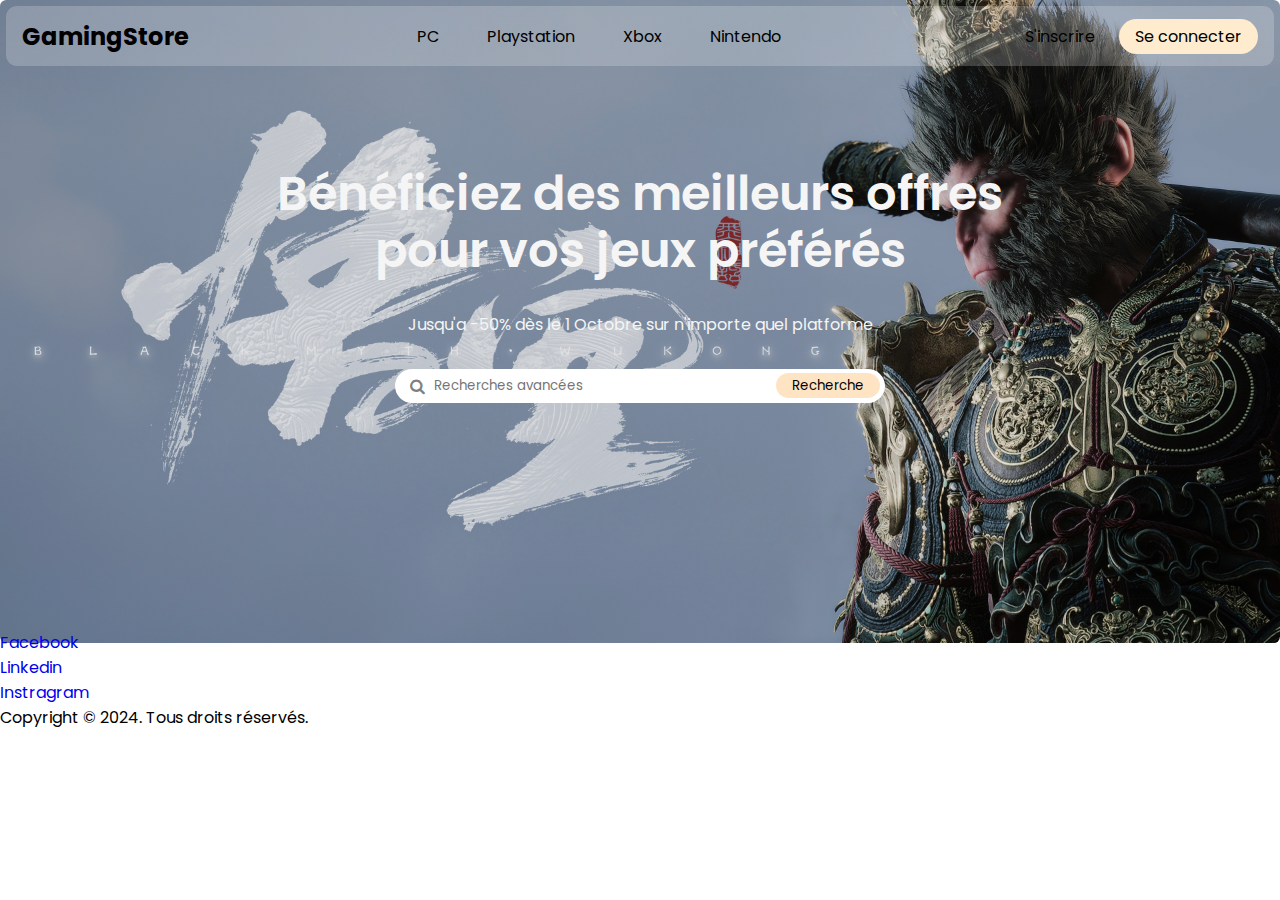
==== index.html @ 2775583c "first commit" ====
<!DOCTYPE html>
<html lang="fr">
<head>
    <meta charset="UTF-8">
    <meta name="viewport" content="width=device-width, initial-scale=1.0">
    <link rel="stylesheet" href="https://cdnjs.cloudflare.com/ajax/libs/font-awesome/4.7.0/css/font-awesome.min.css">
    <link rel="stylesheet" href="./css/styles.css">
    <title>GamingStore</title>
</head>
<body>

    <!--L'entête de la page-->

    <header class="header" id="header">
        <section class="home">
            <div class="home-box">
                <nav>
                    <div class="logo nav">
                        <h2>GamingStore</h2>
                    </div>
                    <div class="menu">
                        <ul>
                            <li><a href="./cours/PC.html" target="_blank" title="PC">PC</a></li>
                            <li><a href="./cours/Playstation.html" target="_blank" title="Playstation">Playstation</a></li>
                            <li><a href="./cours/Xbox.html" target="_blank" title="Xbox">Xbox</a></li>
                            <li><a href="./cours/Nintendo.html" target="_blank" title="Nintendo">Nintendo</a></li>
                        </ul>
                    </div>
                    <div class="signup-login">
                        <a href="./formulaire/formulaire d'insciption.html">S'inscrire</a>
                        <a href="./formulaire/formulaire connexion.html">Se connecter</a>
                    </div>
                </nav>

                <div class="content">
                    <h2>Bénéficiez des meilleurs offres pour vos jeux préférés</h2>
                    <p>Jusqu'a -50% dès le 1 Octobre sur n'importe quel platforme </p>

                    
                    <div class="search">
                        <i class="fa fa-search"></i>
                        <input type="text" placeholder="Recherches avancées">
                        <button>Recherche</button>
                    </div>
                </div>
            </div>
        </section>
    </header>

    <!--Contenue de la page-->
    <main class="main" id="main">
        <section class="product-trending">
            
        </section>
    </main>

    <!--Aside-->
    <aside> 
    </aside>

    <!--Pied de page-->
    <footer>
        <li><a href="https://www.facebook.com" target="_blank" title="Facebook">Facebook</a></li>
        <li><a href="https://www.linkedin.com" target="_blank" title="Linkedin">Linkedin</a></li>
        <li><a href="https://www.instagram.com" target="_blank" title="Instragram">Instragram</a></li>
        <p>Copyright © 2024. Tous droits réservés.</p>
    </footer>
</body>
</html>
---- css/styles.css ----
@import url('https://fonts.googleapis.com/css2?family=Poppins:wght@300;500&family=Roboto:ital,wght@0,100;0,300;0,400;0,500;0,700;0,900;1,100;1,300;1,400;1,500;1,700;1,900&display=swap');
/*Réecriture des styles par défauts du navigateur*/

* {
    margin: 0;
    padding: 0;
    font-family: 'Poppins', sans-serif;
    transition: all .3s ease;
    text-decoration: none;
}

/*Contenue Header navigation début*/

section.home {
    width: 100%;
    height: 70vh;
}

.home .home-box{
        height: 100%;
        background: linear-gradient(rgba(0, 0, 0, .1), rgba(0, 0, 0, .1)), url("../img/Black.png");
        background-repeat: no-repeat;
        background-size: cover;
        background-position: center;
        padding: .4rem;
        border-radius: .4rem;
}

.home .home-box nav {
    height: 60px;
    background: linear-gradient(rgb(255, 255, 255, .2), rgb(255, 255, 255, .2));
    border-radius: .7rem;
    display: flex;
    justify-content: space-between;
    align-items: center;
    padding: 0 1rem;
    z-index: 10;
    position: relative;
}

.home .home-box nav .menu ul {
    display: flex;
    gap: 3rem;
    list-style: none;
}

.home .home-box nav .menu ul li a {
    color: black;
    text-decoration: none;
}

.home .home-box nav .signup-login {
        display: flex;
        align-items: center;
        gap: .5rem;
}

.home .home-box nav .signup-login a {
    color: black;
    padding: .3rem 1rem;
    border-radius: 2rem;
    text-decoration: none;
}

.home .home-box nav .signup-login a:last-child {
    background: blanchedalmond;
    padding: .3rem 1rem;
}

.home .home-box nav .signup-login a:last-child:hover {
    color: white;
    background: burlywood;
}

.home .home-box .content {
    width: 100%;
    height: calc(100% - 65px);
    display: flex;
    justify-content: center;
    align-items: center;
    flex-direction: column;
    transform: translate(0, -65px);
}

.home .home-box .content h2 {
    font-size: 3rem;
    max-width: 50rem;
    color: whitesmoke;
    text-align: center;
    font-weight: 600;
    line-height: 1.2;
    margin-bottom: 2rem;
}

.home .home-box .content p {
    color: whitesmoke;
    font-weight: 400;
    max-width: 40rem;
    text-align: center;
    margin-bottom: 2rem;
}

.home .home-box .search {
    width: 100%;
    max-width: 30rem;
    height: 25px;
    background: white;
    border-radius: 3rem;
    display: flex;
    align-items: center;
    padding: .3rem;
}

.home .home-box .search i {
    color: rgba(0, 0, 0, .5);
    margin: 0 .6rem;
}

.home .home-box .search input {
    width: 100%;
    height: 100%;
    background: transparent;
    border: none;
    outline: none;
    font-weight: 400;
}

.home .home-box .search button {
    height: 100%;
    padding: 0 1rem;
    border-radius: inherit;
    background: bisque;
    border: none;
    outline: none;
    font-weight: 400;
    cursor: pointer;
}

.home .home-box .search button:hover {
    color: white;
    background: burlywood;
}

/*Contenue Header navigation fin*/

/*Contenue main liste des jeux début*/

.product-trending {
    width: 100%;
    max-width: 1200px;
    display: flex;
    flex-direction: column;
    align-self: center;
    z-index: 1;
}

.headline {
    width: 100%;
    max-width: 1200px;
    margin-top: 2.5rem;
    margin-bottom: 2rem;
    display: flex;
    justify-content: space-between;
    align-self: center;
    align-items: center;
}

.headline h2 {
    color: black;
    padding: 2rem 0 0 2rem ;
}

.listing-items {
    display: flex;
    flex-wrap: wrap;
    justify-content: center;
    margin: 15px;
    position: relative;
}

.listing-items .items {
    display: flex;
    flex-direction: column;
    margin: 15px;
    min-width: 0;
    position: relative;
    z-index: 1;
}

.listing-items .items .cover {
    display: flex;
    padding-top: 50%;
    position: relative;
    transform: .3s;
}

.listing-items .items .cover .picture img {
    height: 100%;
    position: absolute;
    width: 100%;
}
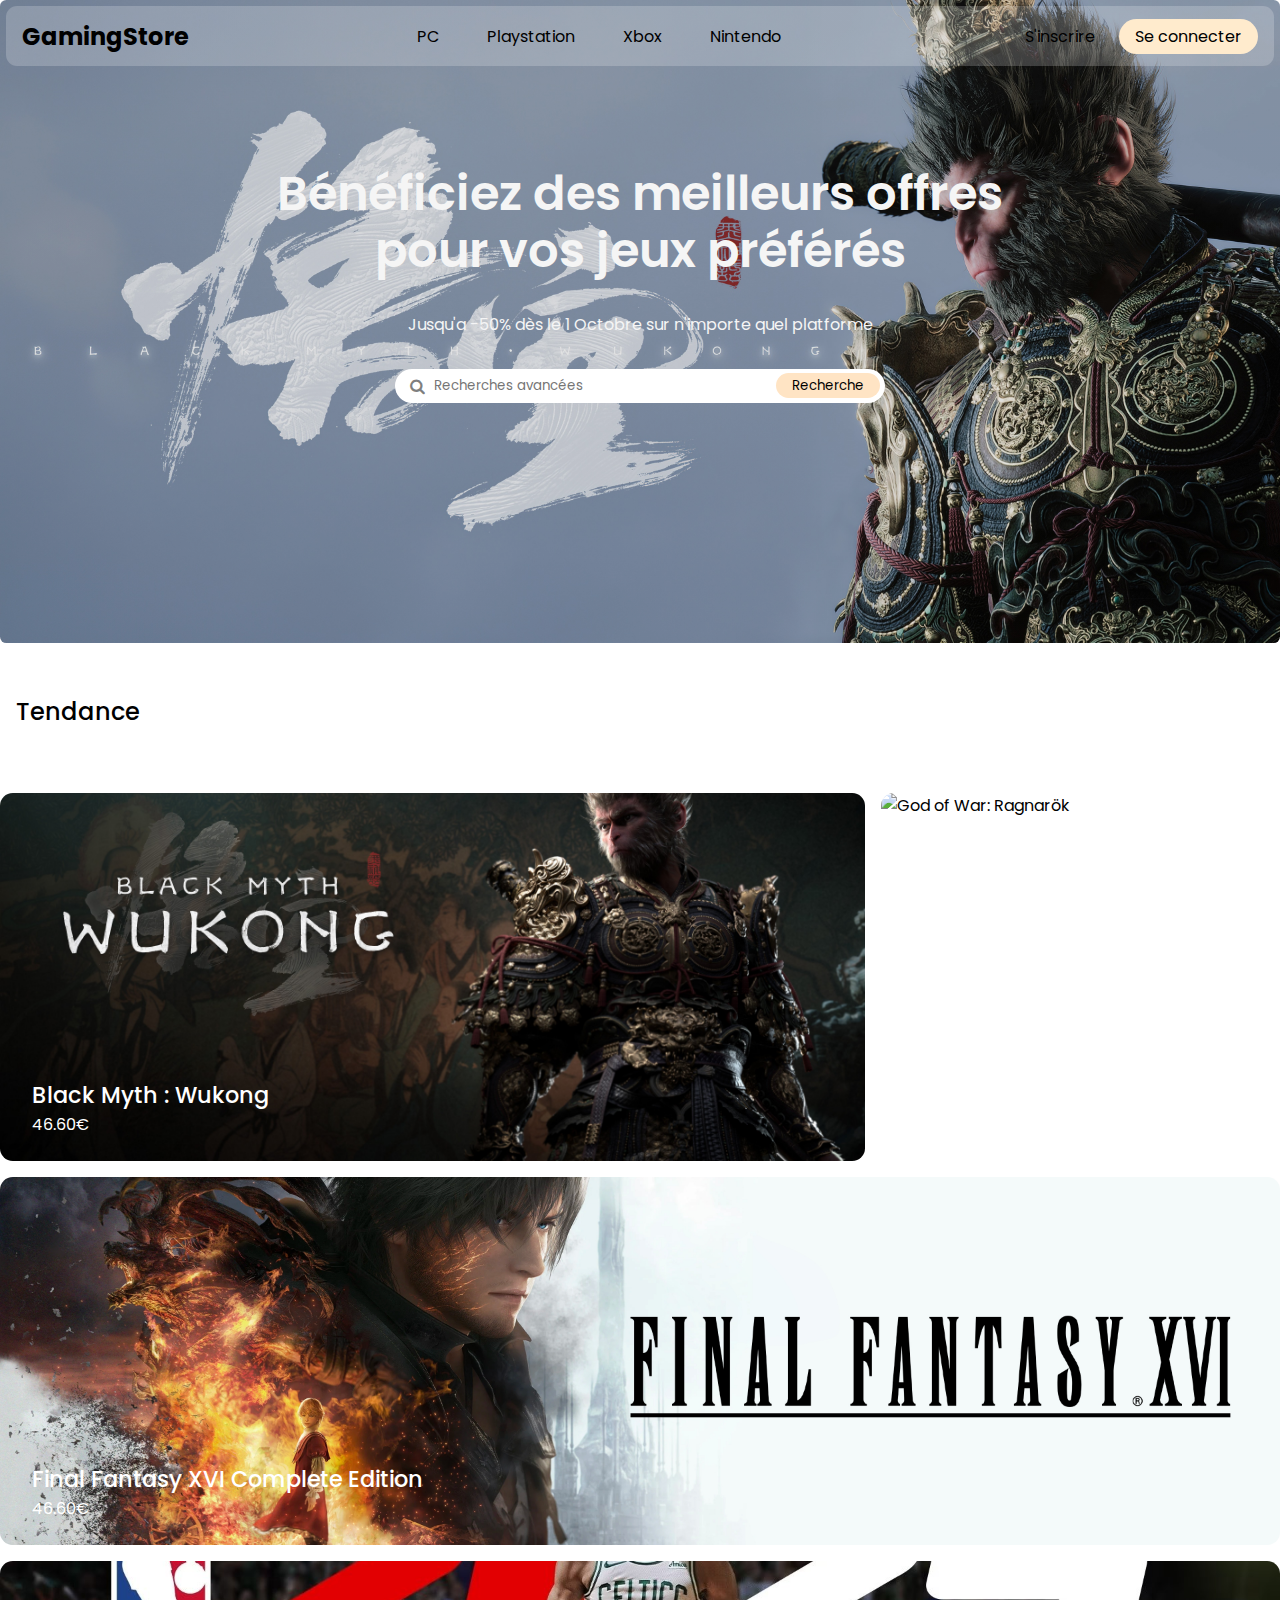
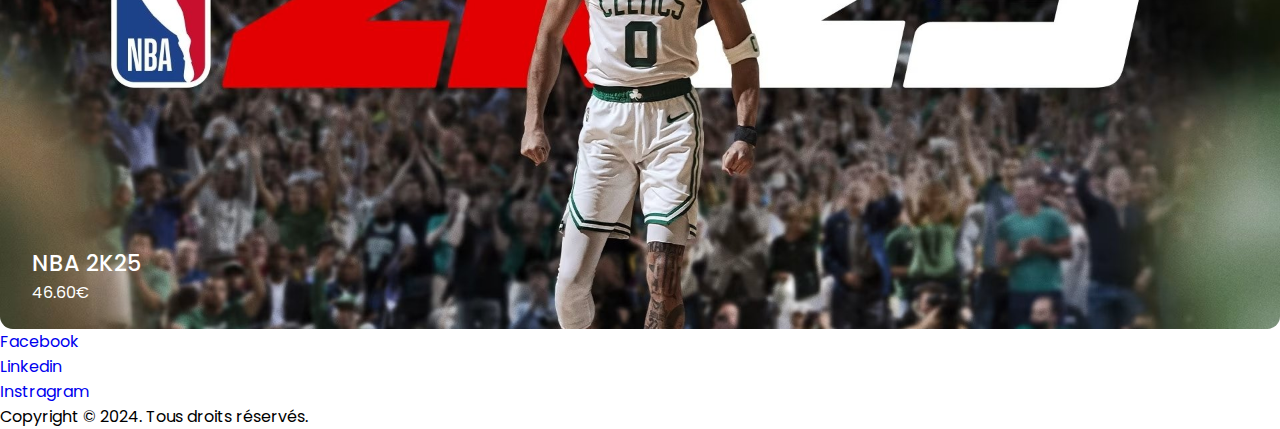
==== commit 0b459a04: "second init" ====
--- a/index.html
+++ b/index.html
@@ -50,7 +50,40 @@
     <!--Contenue de la page-->
     <main class="main" id="main">
         <section class="product-trending">
-            
+            <div class="trending">
+                <a href="./cours/Trending.html"><h2>Tendance</h2></a>
+            </div>
+            <div class="gallery">
+                    <div class="box">
+                        <img src="./img/Myth.jpeg" alt="Black Myth : Wukong">
+                        <div class="content">
+                            <h2>Black Myth : Wukong</h2>
+                            <p>46.60€</p>
+                        </div>
+                    </div>
+                    <div class="box">
+                        <img src="./img/GOW" alt="God of War: Ragnarök">
+                        <div class="content">
+                            <h2>God of War: Ragnarök</h2>
+                            <p>46.60€</p>
+                        </div>
+                    </div>
+                    <div class="box">
+                        <img src="./img/FF" alt="Final Fantasy XVI Complete Edition">
+                        <div class="content">
+                            <h2>Final Fantasy XVI Complete Edition</h2>
+                            <p>46.60€</p>
+                        </div>
+                    </div>
+                    <div class="box">  
+                        <img src="./img/NBA 2K25" alt="NBA 2K25">
+                        <div class="content">
+                            <h2>NBA 2K25</h2>
+                            <p>46.60€</p>
+                        </div>
+                    </div>
+                </div>
+            </div>
         </section>
     </main>
 
--- a/css/styles.css
+++ b/css/styles.css
@@ -145,68 +145,66 @@
 
 /*Contenue main liste des jeux début*/
 
-.product-trending {
-    width: 100%;
-    max-width: 1200px;
-    display: flex;
-    flex-direction: column;
-    align-self: center;
-    z-index: 1;
-}
-
-.headline {
-    width: 100%;
-    max-width: 1200px;
-    margin-top: 2.5rem;
-    margin-bottom: 2rem;
-    display: flex;
-    justify-content: space-between;
-    align-self: center;
-    align-items: center;
-}
-
-.headline h2 {
+.trending {
+    margin-top: 4rem;
+    width: 100%;
+    display: flex;
+    flex-wrap: wrap;
+    gap: 1rem;
+   }
+
+  .trending h2 {
     color: black;
-    padding: 2rem 0 0 2rem ;
-}
-
-.listing-items {
-    display: flex;
-    flex-wrap: wrap;
-    justify-content: center;
-    margin: 15px;
-    position: relative;
-}
-
-.listing-items .items {
-    display: flex;
-    flex-direction: column;
-    margin: 15px;
-    min-width: 0;
-    position: relative;
-    z-index: 1;
-}
-
-.listing-items .items .cover {
-    display: flex;
-    padding-top: 50%;
-    position: relative;
-    transform: .3s;
-}
-
-.listing-items .items .cover .picture img {
-    height: 100%;
-    position: absolute;
-    width: 100%;
-}
-
-
-
-
-
-
-
-
-
-
-
+    padding: 0 1rem;
+    font-weight: 500;
+   }
+
+   .gallery {
+        margin-top: 4rem;
+        width: 100%;
+        display: flex;
+        justify-content: space-between;
+        flex-wrap: wrap;
+        gap: 1rem;
+   }
+
+   .gallery .box {
+       height: 23rem;
+       flex-grow: 1;
+       overflow: hidden;
+       border-radius: .8rem;
+       position: relative;
+   }
+
+   .gallery .box img {
+       width: 100%;
+       height: 100%;
+       object-fit: cover;
+       object-position: center;
+   }
+
+   .gallery .box .content {
+        color: white;
+        position: absolute;
+        bottom: 0;
+        padding: 1.5rem 2rem;
+        left: 0;
+        z-index: 1;
+   }
+
+   .gallery .box .content h2 {
+       font-size: 1.4rem;
+       color: white;
+       font-weight: 500;
+   }
+
+
+
+
+
+
+
+
+
+
+
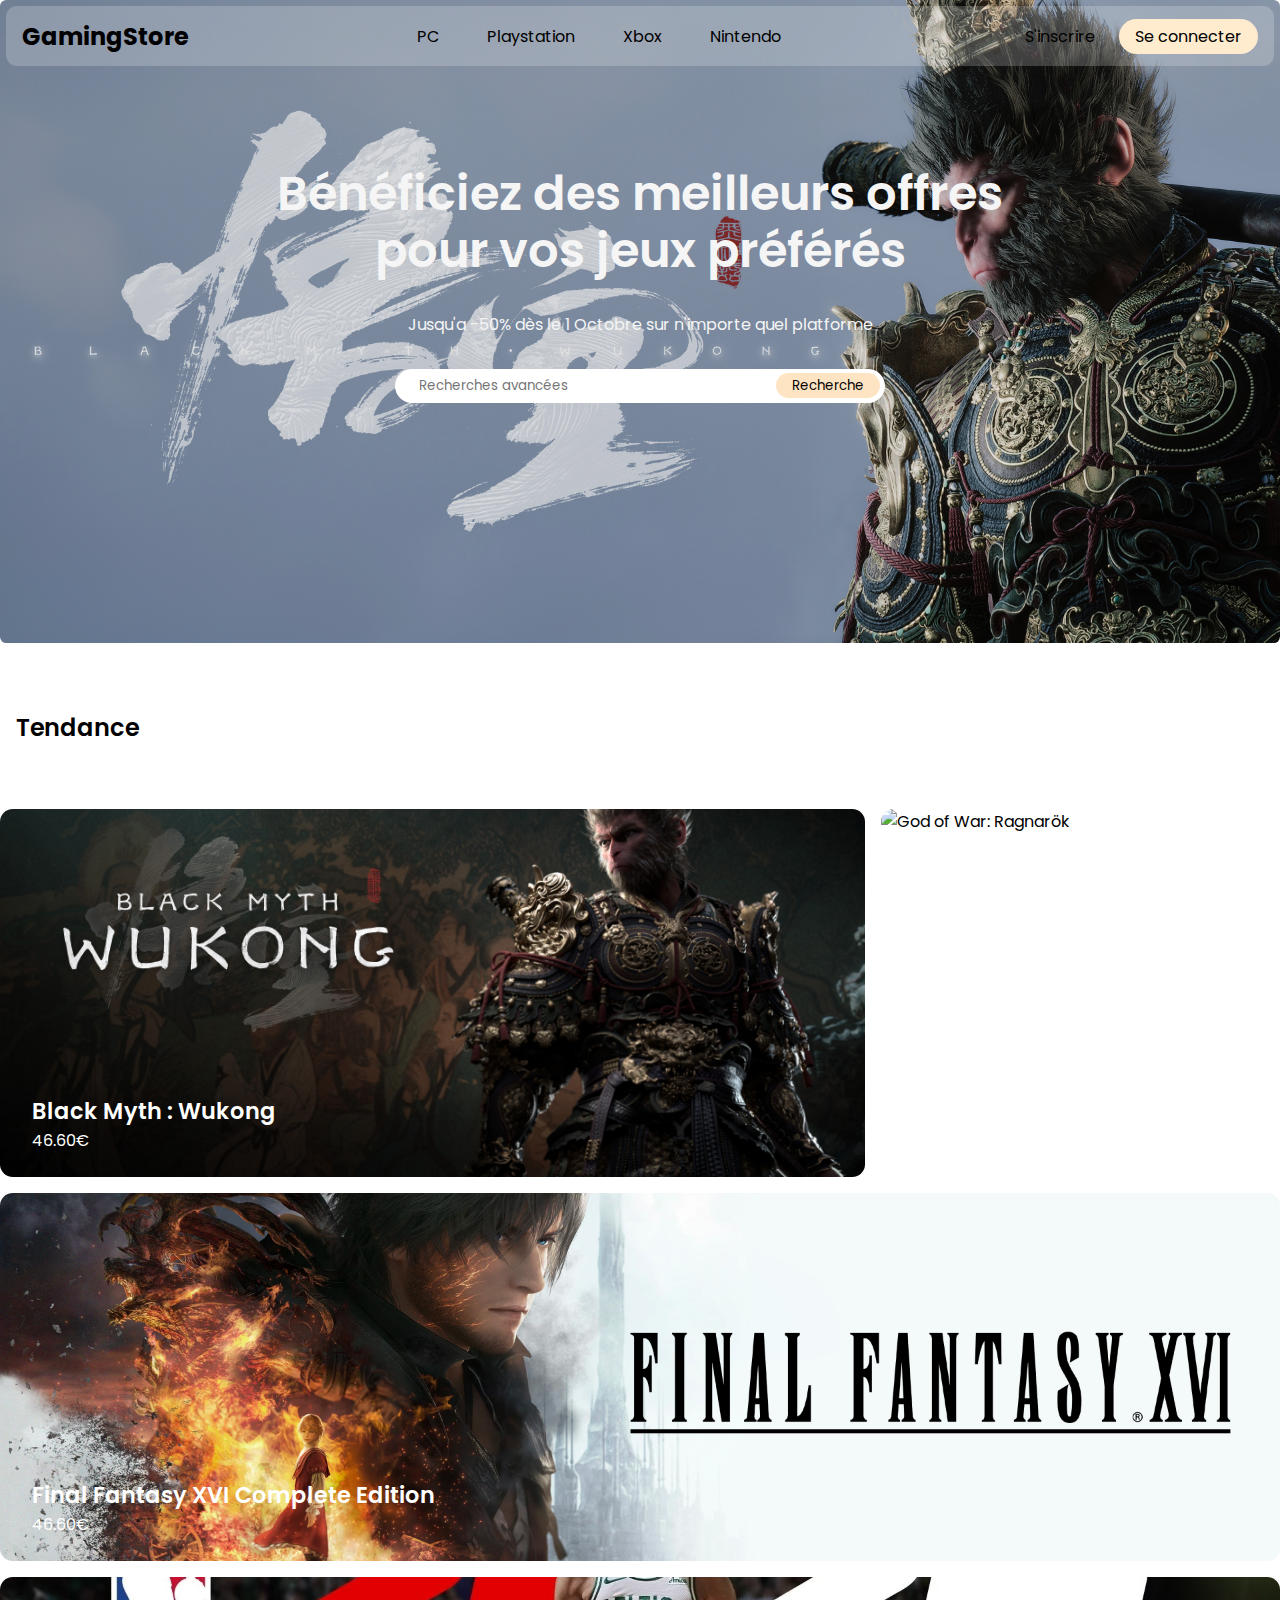
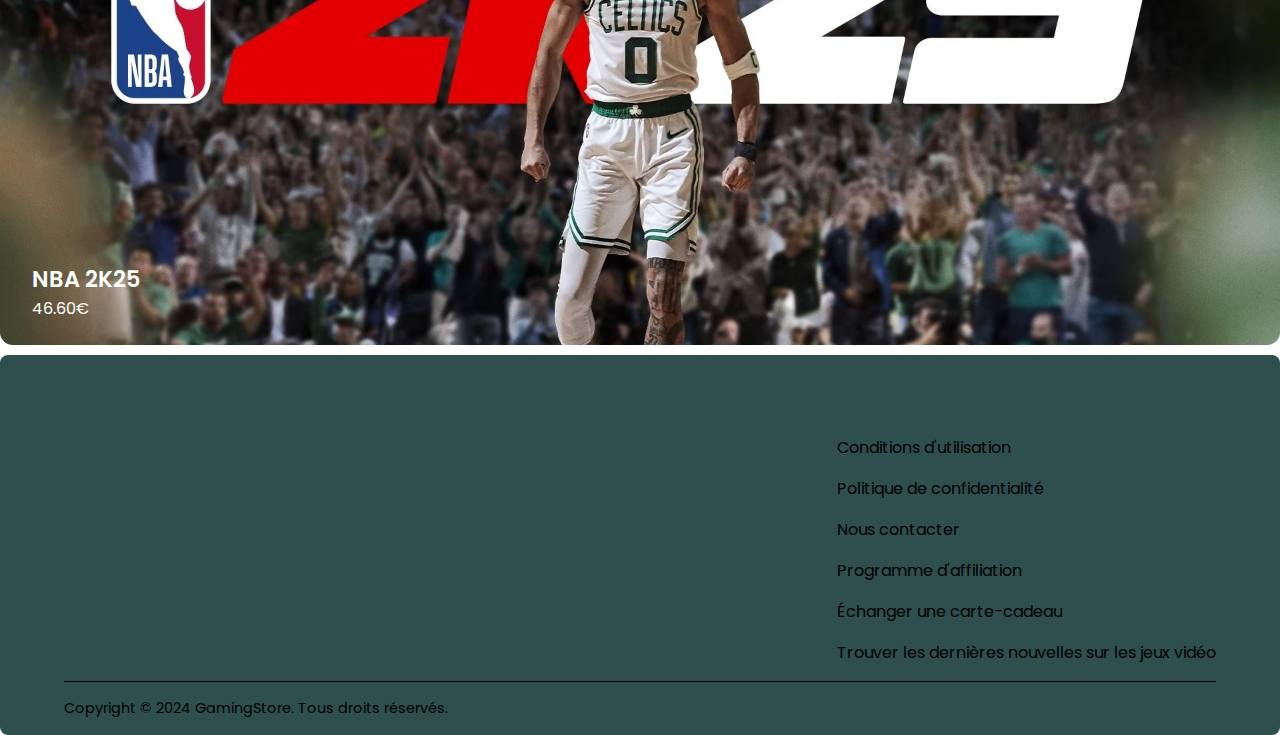
==== commit 8ccfb7b2: "Three init" ====
--- a/index.html
+++ b/index.html
@@ -3,7 +3,7 @@
 <head>
     <meta charset="UTF-8">
     <meta name="viewport" content="width=device-width, initial-scale=1.0">
-    <link rel="stylesheet" href="https://cdnjs.cloudflare.com/ajax/libs/font-awesome/4.7.0/css/font-awesome.min.css">
+    <link rel="stylesheet" href="https://cdnjs.cloudflare.com/ajax/libs/font-awesome/6.6.0/css/all.min.css"integrity="sha512-Kc323vGBEqzTmouAECnVceyQqyqdsSiqLQISBL29aUW4U/M7pSPA/gEUZQqv1cwx4OnYxTxve5UMg5GT6L4JJg=="crossorigin="anonymous" referrerpolicy="no-referrer" />
     <link rel="stylesheet" href="./css/styles.css">
     <title>GamingStore</title>
 </head>
@@ -57,28 +57,28 @@
                     <div class="box">
                         <img src="./img/Myth.jpeg" alt="Black Myth : Wukong">
                         <div class="content">
-                            <h2>Black Myth : Wukong</h2>
+                            <li><a href="./cours/Black.html"><h2>Black Myth : Wukong</h2></a></li>
                             <p>46.60€</p>
                         </div>
                     </div>
                     <div class="box">
                         <img src="./img/GOW" alt="God of War: Ragnarök">
                         <div class="content">
-                            <h2>God of War: Ragnarök</h2>
+                            <li><a href="./cours/GOW.html"><h2>God of War: Ragnarök</h2></a></li>
                             <p>46.60€</p>
                         </div>
                     </div>
                     <div class="box">
                         <img src="./img/FF" alt="Final Fantasy XVI Complete Edition">
                         <div class="content">
-                            <h2>Final Fantasy XVI Complete Edition</h2>
+                            <li><a href="./cours/FF.html"><h2>Final Fantasy XVI Complete Edition</h2></a></li>
                             <p>46.60€</p>
                         </div>
                     </div>
                     <div class="box">  
                         <img src="./img/NBA 2K25" alt="NBA 2K25">
                         <div class="content">
-                            <h2>NBA 2K25</h2>
+                            <li><a href="./cours/NBA.html"><h2>NBA 2K25</h2></a></li>
                             <p>46.60€</p>
                         </div>
                     </div>
@@ -87,16 +87,40 @@
         </section>
     </main>
 
-    <!--Aside-->
-    <aside> 
-    </aside>
 
     <!--Pied de page-->
     <footer>
-        <li><a href="https://www.facebook.com" target="_blank" title="Facebook">Facebook</a></li>
+        <section class="footer">
+            <div class="container">
+                <div class="detail">
+                    <div class="social"> 
+                        <a href="#"><i class="fa-brands fa-facebook"></i></a>
+                        <a href="#"><i class="fa-brands fa-square-x-twitter"></i></a>
+                        <a href="#"><i class="fa-brands fa-discord"></i></a>
+                        <a href="#"><i class="fa-brands fa-twitch"></i></a>
+                        <a href="#"><i class="fa-brands fa-youtube"></i></a>
+                    </div>
+                </div>
+                <div class="about-us"> 
+                    <li><a href="#">Conditions d'utilisation</a></li>
+                    <li><a href="#">Politique de confidentialité</a></li>
+                    <li><a href="#">Nous contacter</a></li>
+                    <li><a href="#">Programme d'affiliation</a></li>
+                    <li><a href="#">Échanger une carte-cadeau</a></li>
+                    <li><a href="#">Trouver les dernières nouvelles sur les jeux vidéo</a></li>
+                </div>
+            </div> 
+            <div class="copyright">
+                <div>
+                    <p>Copyright © 2024 GamingStore. Tous droits réservés.</p>
+                </div>
+            </div>
+
+        </section>
+        <!-- <li><a href="https://www.facebook.com" target="_blank" title="Facebook">Facebook</a></li>
         <li><a href="https://www.linkedin.com" target="_blank" title="Linkedin">Linkedin</a></li>
         <li><a href="https://www.instagram.com" target="_blank" title="Instragram">Instragram</a></li>
-        <p>Copyright © 2024. Tous droits réservés.</p>
+        <p>Copyright © 2024. Tous droits réservés.</p> -->
     </footer>
 </body>
 </html>--- a/css/styles.css
+++ b/css/styles.css
@@ -145,8 +145,10 @@
 
 /*Contenue main liste des jeux début*/
 
+
+
 .trending {
-    margin-top: 4rem;
+    margin-top: 5rem;
     width: 100%;
     display: flex;
     flex-wrap: wrap;
@@ -156,7 +158,7 @@
   .trending h2 {
     color: black;
     padding: 0 1rem;
-    font-weight: 500;
+    font-weight: 600;
    }
 
    .gallery {
@@ -189,22 +191,86 @@
         bottom: 0;
         padding: 1.5rem 2rem;
         left: 0;
+        list-style: none;
         z-index: 1;
    }
 
    .gallery .box .content h2 {
        font-size: 1.4rem;
        color: white;
-       font-weight: 500;
-   }
-
-
-
-
-
-
-
-
-
-
-
+       font-weight: 600;
+   }
+
+   /*Contenue main liste des jeux fin*/
+
+   /*Contenue Pied de Page début*/
+   
+   footer {
+        margin-top: 10px;
+        width: 100%;
+   }
+
+   footer .footer {
+        background: #2f4f4f ;
+        border-radius: 0.5rem;
+        padding: 4rem 4rem;
+        padding-bottom: 1rem;
+   }
+
+   footer .footer .container {
+        display: flex;
+        justify-content: space-between;
+        padding-bottom: 1rem;
+        border-bottom: 1px solid black;
+   }
+
+    footer .footer .container .detail .social {
+        display: flex;
+        justify-content: space-between;
+        gap: 5rem;
+        margin-left: 8rem;
+        margin-top: 5rem;
+    }
+
+    footer .footer .container .detail .social a {
+        font-size: 2rem;
+        color: black;
+    }
+
+    footer .footer .container .about-us a {
+        color: black;
+        list-style: none;
+    }
+
+    footer .footer .container li {
+        list-style: none;
+        margin-top: 1rem;
+    }
+
+    footer .footer .copyright {
+        display: flex;
+        justify-content: space-between;
+        margin-top: 1rem;
+        font-size: .9rem;
+        color: black;
+        text-align: center;
+    }
+
+
+   
+
+
+
+
+
+
+
+
+
+
+
+
+
+
+
+
